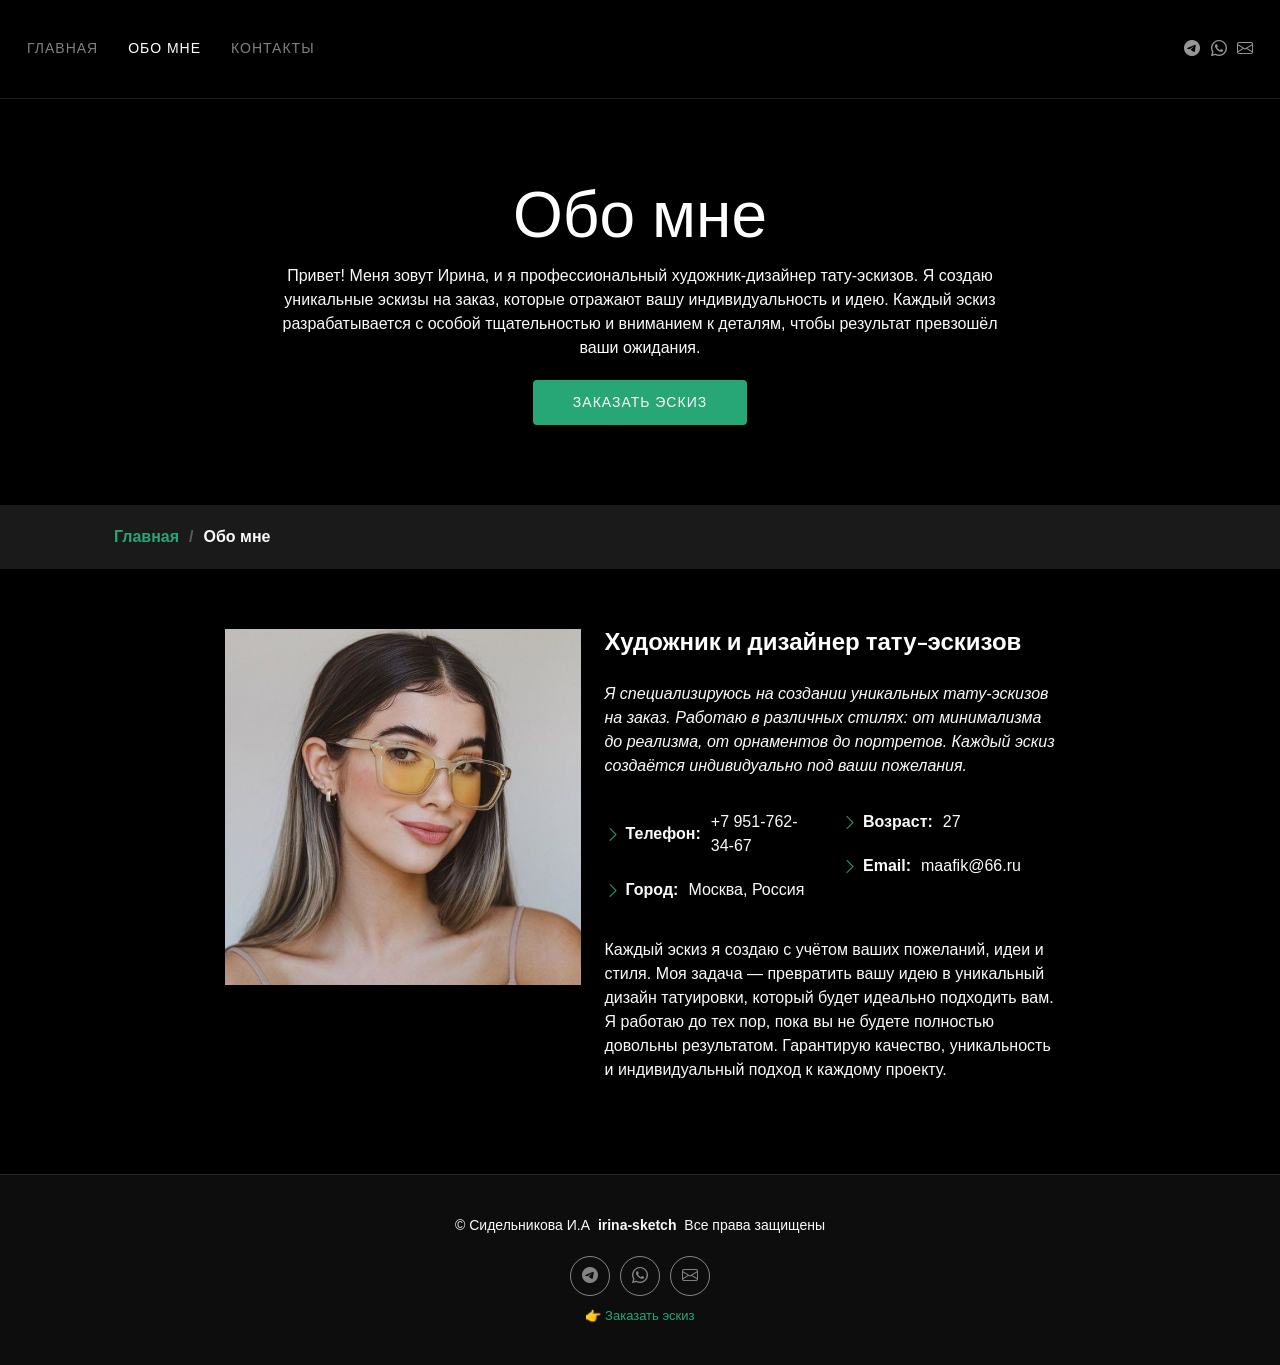
==== about.html @ 261606df "123" ====
<!DOCTYPE html>
<html lang="en">

<head>
  <meta charset="utf-8">
  <meta content="width=device-width, initial-scale=1.0" name="viewport">
  <title>irina-sketch — Обо мне</title>
  <meta name="description" content="Обо мне - Ирина, художник и дизайнер тату-эскизов. Создаю уникальные дизайны на заказ с учётом ваших пожеланий.">
  <meta name="keywords" content="обо мне, художник тату, дизайнер эскизов, тату мастер, ирина, портфолио">

  <!-- DNS prefetch for external resources -->
  <link rel="dns-prefetch" href="//fonts.googleapis.com">
  <link rel="dns-prefetch" href="//fonts.gstatic.com">
  <link rel="dns-prefetch" href="//mc.yandex.ru">

  <!-- Favicons -->
  <link rel="icon" href="/favicon.ico" type="image/x-icon">
  <link href="assets/img/favicon.png" rel="icon">
  <link href="assets/img/apple-touch-icon.png" rel="apple-touch-icon">

  <!-- Fonts - optimized -->
  <link rel="preconnect" href="https://fonts.googleapis.com">
  <link rel="preconnect" href="https://fonts.gstatic.com" crossorigin>
  <link rel="preload" href="https://fonts.googleapis.com/css2?family=Roboto:wght@300;400;500;700&family=Cardo:wght@400;700&display=swap" as="style" onload="this.onload=null;this.rel='stylesheet'">
  <noscript><link href="https://fonts.googleapis.com/css2?family=Roboto:wght@300;400;500;700&family=Cardo:wght@400;700&display=swap" rel="stylesheet"></noscript>


  <!-- Vendor CSS Files -->
  <link href="assets/vendor/bootstrap/css/bootstrap.min.css" rel="stylesheet">
  <link href="assets/vendor/bootstrap-icons/bootstrap-icons.css" rel="stylesheet">
  <link href="assets/vendor/aos/aos.css" rel="stylesheet">
  <link href="assets/vendor/glightbox/css/glightbox.min.css" rel="stylesheet">
  <link href="assets/vendor/swiper/swiper-bundle.min.css" rel="stylesheet">

  <!-- Main CSS File -->
  <link href="assets/css/main.css?v=2.0" rel="stylesheet">


  <!-- =======================================================
  * Template Name: PhotoFolio
  * Template URL: https://bootstrapmade.com/photofolio-bootstrap-photography-website-template/
  * Author: BootstrapMade.com
  ======================================================== -->
</head>
<!-- Yandex.Metrika counter -->
<script type="text/javascript">
    (function(m,e,t,r,i,k,a){
        m[i]=m[i]||function(){(m[i].a=m[i].a||[]).push(arguments)};
        m[i].l=1*new Date();
        for (var j = 0; j < document.scripts.length; j++) {if (document.scripts[j].src === r) { return; }}
        k=e.createElement(t),a=e.getElementsByTagName(t)[0],k.async=1,k.src=r,a.parentNode.insertBefore(k,a)
    })(window, document,'script','https://mc.yandex.ru/metrika/tag.js?id=106117894', 'ym');

    ym(106117894, 'init', {ssr:true, webvisor:true, clickmap:true, ecommerce:"dataLayer", accurateTrackBounce:true, trackLinks:true});
</script>
<noscript><div><img src="https://mc.yandex.ru/watch/106117894" style="position:absolute; left:-9999px;" alt="" /></div></noscript>
<!-- /Yandex.Metrika counter -->


<body class="about-page">

  <header id="header" class="header d-flex align-items-center sticky-top">
    <div class="container-fluid position-relative d-flex align-items-center justify-content-between">

      
      <nav id="navmenu" class="navmenu">
        <ul>
          <li><a href="https://irina-sketch.ru/">Главная<br></a></li>
          <li><a href="https://irina-sketch.ru/about.html" class="active">Обо мне</a></li>
          <li><a href="https://irina-sketch.ru/contact.html">Контакты</a></li>
        </ul>
        <i class="mobile-nav-toggle d-xl-none bi bi-list"></i>
      </nav>

      <div class="header-social-links">
        <a href="#" class="facebook" onclick="showMessengerConfirmation('telegram'); return false;"><i class="bi bi-facebook"></i></a>
        <a href="#" class="whatsapp" onclick="showMessengerConfirmation('whatsapp'); return false;"><i class="bi bi-whatsapp"></i></a>
        <a href="mailto:maafik@66.ru" class="instagram"><i class="bi bi-instagram"></i></a>
      </div>

    </div>
  </header>
  <main class="main">

    <!-- Page Title -->
    <div class="page-title" data-aos="fade">
      <div class="heading">
        <div class="container">
          <div class="row d-flex justify-content-center text-center">
            <div class="col-lg-8">
              <h1>Обо мне</h1>
<p class="mb-0">Привет! Меня зовут Ирина, и я профессиональный художник-дизайнер тату-эскизов. 
  Я создаю уникальные эскизы на заказ, которые отражают вашу индивидуальность и идею. 
  Каждый эскиз разрабатывается с особой тщательностью и вниманием к деталям, чтобы результат превзошёл ваши ожидания.</p>

              <a href="https://irina-sketch.ru/contact.html" class="cta-btn">Заказать эскиз<br></a>
            </div>
          </div>
        </div>
      </div>
      <nav class="breadcrumbs">
        <div class="container">
          <ol>
            <li><a href="https://irina-sketch.ru/">Главная</a></li>
            <li class="current">Обо мне</li>
          </ol>
        </div>
      </nav>
    </div><!-- End Page Title -->

    <!-- About Section -->
    <section id="about" class="about section">

      <div class="container" data-aos="fade-up" data-aos-delay="100">

        <div class="row gy-4 justify-content-center">
          <div class="col-lg-4">
            <img src="assets/img/profile-img.png" class="img-fluid" alt="">
          </div>
          <div class="col-lg-5 content">
            <h2>Художник и дизайнер тату-эскизов</h2>
<p class="fst-italic py-3">
 Я специализируюсь на создании уникальных тату-эскизов на заказ. Работаю в различных стилях: от минимализма до реализма, от орнаментов до портретов. Каждый эскиз создаётся индивидуально под ваши пожелания.
</p>

     
            <div class="row">
              <div class="col-lg-6">
                <ul>
                  <li><i class="bi bi-chevron-right"></i> <strong>Телефон:</strong> <span>+7 951-762-34-67</span></li>
                  <li><i class="bi bi-chevron-right"></i> <strong>Город:</strong> <span>Москва, Россия</span></li>
                </ul>
              </div>
              <div class="col-lg-6">
                <ul>
                  <li><i class="bi bi-chevron-right"></i> <strong>Возраст:</strong> <span>27</span></li>
                  <li><i class="bi bi-chevron-right"></i> <strong>Email:</strong> <span>maafik@66.ru</span></li>
                </ul>
              </div>
            </div>
            
<p class="py-3">
   Каждый эскиз я создаю с учётом ваших пожеланий, идеи и стиля. 
  Моя задача — превратить вашу идею в уникальный дизайн татуировки, который будет идеально подходить вам. 
  Я работаю до тех пор, пока вы не будете полностью довольны результатом. 
  Гарантирую качество, уникальность и индивидуальный подход к каждому проекту.
</p>

          </div>
        </div>

      </div>

    </section><!-- /About Section -->

  </main>

  <footer id="footer" class="footer">

    <div class="container">
      <div class="copyright text-center ">
        <p>© <span>Сидельникова И.А</span> <strong class="px-1 sitename">irina-sketch</strong> <span> Все права защищены</span></p>
      </div>
      <div class="social-links d-flex justify-content-center">
        <a href="#" onclick="showMessengerConfirmation('telegram'); return false;"><i class="bi bi-facebook"></i></a>
        <a href="#" onclick="showMessengerConfirmation('whatsapp'); return false;"><i class="bi bi-whatsapp"></i></a>
        <a href="mailto:maafik@66.ru"><i class="bi bi-instagram"></i></a>
      </div>
      <div class="credits">
        <!-- All the links in the footer should remain intact. -->
        <!-- You can delete the links only if you've purchased the pro version. -->
        <!-- Licensing information: https://bootstrapmade.com/license/ -->
        <!-- Purchase the pro version with working PHP/AJAX contact form: [buy-url] -->
<a href="https://irina-sketch.ru/contact.html">👉 Заказать эскиз</a>
      </div>
    </div>

  </footer>

  <!-- WhatsApp Modal -->
  <div class="order-modal" id="whatsappModal" style="display: none;">
    <div class="order-modal__dialog">
      <button class="order-modal__close" type="button" aria-label="Закрыть" onclick="closeWhatsAppModal()">✕</button>
      <div class="order-modal__title">Написать в WhatsApp</div>
      <div class="order-modal__text">
        Для работы WhatsApp в России нужно включить VPN. Если у вас нет VPN, лучше воспользуйтесь Telegram.
      </div>
      <div class="order-modal__actions">
        <a class="order-modal__btn order-modal__btn--wa" href="https://wa.me/79517623467?text=%D0%97%D0%B4%D1%80%D0%B0%D0%B2%D1%81%D1%82%D0%B2%D1%83%D0%B9%D1%82%D0%B5!%20%D0%A5%D0%BE%D1%87%D1%83%20%D0%B7%D0%B0%D0%BA%D0%B0%D0%B7%D0%B0%D1%82%D1%8C%20%D1%8D%D1%81%D0%BA%D0%B8%D0%B7." target="_blank" rel="noopener">
          <span class="order-modal__btn-content">
            <span class="order-modal__btn-main">WhatsApp</span>
            <span class="order-modal__btn-sub">работает с VPN</span>
          </span>
        </a>
        <a class="order-modal__btn order-modal__btn--tg" href="https://t.me/Irinasketchs?text=%D0%97%D0%B4%D1%80%D0%B0%D0%B2%D1%81%D1%82%D0%B2%D1%83%D0%B9%D1%82%D0%B5!%20%D0%A5%D0%BE%D1%87%D1%83%20%D0%B7%D0%B0%D0%BA%D0%B0%D0%B7%D0%B0%D1%82%D1%8C%20%D1%8D%D1%81%D0%BA%D0%B8%D0%B7." target="_blank" rel="noopener">Написать в Telegram</a>
      </div>
    </div>
  </div>

  <!-- Messenger Confirmation Modal -->
  <div class="order-modal" id="messengerConfirmationModal" style="display: none;">
    <div class="order-modal__dialog">
      <button class="order-modal__close" type="button" aria-label="Закрыть" onclick="closeMessengerConfirmation()">✕</button>
      <div class="order-modal__title">Подтверждение перехода</div>
      <div class="order-modal__text">
        Вы действительно хотите перейти в мессенджер для заказа эскиза? Я отвечу на ваше сообщение в течение часа.
      </div>
      <div class="order-modal__actions">
        <a class="order-modal__btn order-modal__btn--tg" id="confirmTelegramBtn" href="#" target="_blank" rel="noopener">Да, перейти в Telegram</a>
        <a class="order-modal__btn order-modal__btn--wa" id="confirmWhatsAppBtn" href="#" target="_blank" rel="noopener" style="display: none;">
          <span class="order-modal__btn-content">
            <span class="order-modal__btn-main">Да, перейти в WhatsApp</span>
            <span class="order-modal__btn-sub">нужен VPN</span>
          </span>
        </a>
        <button class="order-modal__btn" onclick="closeMessengerConfirmation()" style="background: #666; text-decoration: none;">Отмена</button>
      </div>
    </div>
  </div>

  <!-- Scroll Top -->
  <a href="#" id="scroll-top" class="scroll-top d-flex align-items-center justify-content-center"><i class="bi bi-arrow-up-short"></i></a>

  <!-- Preloader -->
  <div id="preloader">
    <div class="line"></div>
  </div>

  <!-- Critical JS preload -->
  <link rel="preload" href="assets/vendor/bootstrap/js/bootstrap.bundle.min.js" as="script">
  <link rel="preload" href="assets/vendor/aos/aos.js" as="script">
  <link rel="preload" href="assets/js/main.js?v=2.0" as="script">

  <!-- Vendor JS Files -->
  <script src="assets/vendor/bootstrap/js/bootstrap.bundle.min.js" defer></script>
  <script src="assets/vendor/php-email-form/validate.js" defer></script>
  <script src="assets/vendor/aos/aos.js" defer></script>
  <script src="assets/vendor/glightbox/js/glightbox.min.js" defer></script>
  <script src="assets/vendor/swiper/swiper-bundle.min.js" defer></script>

  <!-- Main JS File -->
  <script src="assets/js/main.js?v=2.0" defer></script>

  <!-- Messenger Confirmation Modal functions -->
  <script>
    // Messenger Confirmation Modal functions
    function showMessengerConfirmation(messenger) {
      const modal = document.getElementById('messengerConfirmationModal');
      const telegramBtn = document.getElementById('confirmTelegramBtn');
      const whatsappBtn = document.getElementById('confirmWhatsAppBtn');
      
      // Сбрасываем видимость кнопок
      telegramBtn.style.display = 'none';
      whatsappBtn.style.display = 'none';
      
      if (messenger === 'telegram') {
        telegramBtn.href = 'https://t.me/Irinasketchs?text=%D0%97%D0%B4%D1%80%D0%B0%D0%B2%D1%81%D1%82%D0%B2%D1%83%D0%B9%D1%82%D0%B5!%20%D0%A5%D0%BE%D1%87%D1%83%20%D0%B7%D0%B0%D0%BA%D0%B0%D0%B7%D0%B0%D1%82%D1%8C%20%D1%8D%D1%81%D0%BA%D0%B8%D0%B7.';
        telegramBtn.style.display = 'block';
        
        // Отправляем событие в Яндекс Метрику для качественной конверсии
        if (typeof ym !== 'undefined') {
          ym(106117894, 'reachGoal', 'MESSENGER_CONFIRMATION_SHOW');
        }
      } else if (messenger === 'whatsapp') {
        whatsappBtn.href = 'https://wa.me/79517623467?text=%D0%97%D0%B4%D1%80%D0%B0%D0%B2%D1%81%D1%82%D0%B2%D1%83%D0%B9%D1%82%D0%B5!%20%D0%A5%D0%BE%D1%87%D1%83%20%D0%B7%D0%B0%D0%BA%D0%B0%D0%B7%D0%B0%D1%82%D1%8C%20%D1%8D%D1%81%D0%BA%D0%B8%D0%B7.';
        whatsappBtn.style.display = 'block';
        
        // Отправляем событие в Яндекс Метрику для качественной конверсии
        if (typeof ym !== 'undefined') {
          ym(106117894, 'reachGoal', 'MESSENGER_CONFIRMATION_SHOW');
        }
      }
      
      modal.style.display = 'flex';
      document.body.style.overflow = 'hidden';
    }
    
    function closeMessengerConfirmation() {
      const modal = document.getElementById('messengerConfirmationModal');
      modal.style.display = 'none';
      document.body.style.overflow = '';
    }
    
    // Отслеживаем подтвержденный переход как целевое действие
    document.addEventListener('DOMContentLoaded', function() {
      const telegramBtn = document.getElementById('confirmTelegramBtn');
      const whatsappBtn = document.getElementById('confirmWhatsAppBtn');
      
      if (telegramBtn) {
        telegramBtn.addEventListener('click', function() {
          if (typeof ym !== 'undefined') {
            ym(106117894, 'reachGoal', 'TELEGRAM_QUALITY_LEAD');
          }
        });
      }
      
      if (whatsappBtn) {
        whatsappBtn.addEventListener('click', function() {
          if (typeof ym !== 'undefined') {
            ym(106117894, 'reachGoal', 'WHATSAPP_QUALITY_LEAD');
          }
        });
      }
    });

    // WhatsApp Modal functions
    function openWhatsAppModal() {
      document.getElementById('whatsappModal').style.display = 'flex';
      document.body.style.overflow = 'hidden';
    }
    
    function closeWhatsAppModal() {
      document.getElementById('whatsappModal').style.display = 'none';
      document.body.style.overflow = '';
    }
    
    // Close modal when clicking outside
    document.addEventListener('click', function(event) {
      const whatsappModal = document.getElementById('whatsappModal');
      const confirmationModal = document.getElementById('messengerConfirmationModal');
      
      if (event.target === whatsappModal) {
        closeWhatsAppModal();
      }
      if (event.target === confirmationModal) {
        closeMessengerConfirmation();
      }
    });
  </script>

</body>

</html>
---- assets/css/main.css ----
/**
* Template Name: PhotoFolio
* Template URL: https://bootstrapmade.com/photofolio-bootstrap-photography-website-template/
* Updated: Aug 07 2024 with Bootstrap v5.3.3
* Author: BootstrapMade.com
* License: https://bootstrapmade.com/license/
*/

/*--------------------------------------------------------------
# Font & Color Variables
# Help: https://bootstrapmade.com/color-system/
--------------------------------------------------------------*/
/* Fonts */
:root {
  --default-font: "Roboto",  system-ui, -apple-system, "Segoe UI", Roboto, "Helvetica Neue", Arial, "Noto Sans", "Liberation Sans", sans-serif, "Apple Color Emoji", "Segoe UI Emoji", "Segoe UI Symbol", "Noto Color Emoji";
  --heading-font: "Cardo",  sans-serif;
  --nav-font: "Inter",  sans-serif;
}

/* Global Colors - The following color variables are used throughout the website. Updating them here will change the color scheme of the entire website */
:root { 
  --background-color: #000000; /* Background color for the entire website, including individual sections */
  --default-color: #fafafa; /* Default color used for the majority of the text content across the entire website */
  --heading-color: #ffffff; /* Color for headings, subheadings and title throughout the website */
  --accent-color: #27a776; /* Accent color that represents your brand on the website. It's used for buttons, links, and other elements that need to stand out */
  --surface-color: #1a1a1a; /* The surface color is used as a background of boxed elements within sections, such as cards, icon boxes, or other elements that require a visual separation from the global background. */
  --contrast-color: #ffffff; /* Contrast color for text, ensuring readability against backgrounds of accent, heading, or default colors. */
}

/* Nav Menu Colors - The following color variables are used specifically for the navigation menu. They are separate from the global colors to allow for more customization options */
:root {
  --nav-color: rgba(255, 255, 255, 0.5);  /* The default color of the main navmenu links */
  --nav-hover-color: #ffffff; /* Applied to main navmenu links when they are hovered over or active */
  --nav-mobile-background-color: #1a1a1a; /* Used as the background color for mobile navigation menu */
  --nav-dropdown-background-color: #1a1a1a; /* Used as the background color for dropdown items that appear when hovering over primary navigation items */
  --nav-dropdown-color: rgba(255, 255, 255, 0.5); /* Used for navigation links of the dropdown items in the navigation menu. */
  --nav-dropdown-hover-color: #ffffff; /* Similar to --nav-hover-color, this color is applied to dropdown navigation links when they are hovered over. */
}

/* Color Presets - These classes override global colors when applied to any section or element, providing reuse of the sam color scheme. */

.light-background {
  --background-color: #1a1a1a;
  --surface-color: #343434;
}

.dark-background {
  --background-color: #060606;
  --default-color: #ffffff;
  --heading-color: #ffffff;
  --surface-color: #252525;
  --contrast-color: #ffffff;
}

/* Smooth scroll */
:root {
  scroll-behavior: smooth;
}

/*--------------------------------------------------------------
# General Styling & Shared Classes
--------------------------------------------------------------*/
body {
  color: var(--default-color);
  background-color: var(--background-color);
  font-family: var(--default-font);
}

a {
  color: var(--accent-color);
  text-decoration: none;
  transition: 0.3s;
}

a:hover {
  color: color-mix(in srgb, var(--accent-color), transparent 25%);
  text-decoration: none;
}

h1,
h2,
h3,
h4,
h5,
h6 {
  color: var(--heading-color);
  font-family: var(--heading-font);
}

/* PHP Email Form Messages
------------------------------*/
.php-email-form .error-message {
  display: none;
  background: #df1529;
  color: #ffffff;
  text-align: left;
  padding: 15px;
  margin-bottom: 24px;
  font-weight: 600;
}

.php-email-form .sent-message {
  display: none;
  color: #ffffff;
  background: #059652;
  text-align: center;
  padding: 15px;
  margin-bottom: 24px;
  font-weight: 600;
}

.php-email-form .loading {
  display: none;
  background: var(--surface-color);
  text-align: center;
  padding: 15px;
  margin-bottom: 24px;
}

.php-email-form .loading:before {
  content: "";
  display: inline-block;
  border-radius: 50%;
  width: 24px;
  height: 24px;
  margin: 0 10px -6px 0;
  border: 3px solid var(--accent-color);
  border-top-color: var(--surface-color);
  animation: php-email-form-loading 1s linear infinite;
}

@keyframes php-email-form-loading {
  0% {
      transform: rotate(0deg);
  }

  100% {
      transform: rotate(360deg);
  }
}

body {
  font-family: Arial, sans-serif;
  margin: 0;
  padding: 0;
  background: #000;
  color: #fff;
}

.overlay {
  position: fixed;
  top: 0;
  left: 0;
  width: 100%;
  height: 100%;
  background: rgba(0, 0, 0, 0.9);
}

.order-modal {
  position: fixed;
  inset: 0;
  display: none;
  align-items: center;
  justify-content: center;
  background: rgba(0, 0, 0, 0.78);
  backdrop-filter: blur(4px);
  padding: 0;
  z-index: 10500;
  overflow: hidden;
  overscroll-behavior: contain;
  padding-top: env(safe-area-inset-top, 0px);
  padding-bottom: env(safe-area-inset-bottom, 0px);
}

.order-modal.open {
  display: flex;
}

.order-modal__dialog {
  position: relative;
  background: radial-gradient(circle at 15% 15%, rgba(255, 108, 61, 0.12), transparent 40%),
              radial-gradient(circle at 80% 0%, rgba(255, 60, 125, 0.14), transparent 45%),
              #0b0b0f;
  border: 1px solid rgba(255, 255, 255, 0.06);
  box-shadow: 0 20px 60px rgba(0, 0, 0, 0.55);
  border-radius: 18px;
  max-width: 840px;
  width: 100%;
  padding: 32px 28px 26px;
  color: #f8f8f8;
  box-sizing: border-box;
  max-height: 100vh; /* fallback */
  max-height: 100svh;
  max-height: 100dvh;
  overflow-x: hidden;
  overflow-y: auto;
  overscroll-behavior: contain;
  -webkit-overflow-scrolling: touch;
}

.order-modal__close {
  position: absolute;
  top: 12px;
  right: 12px;
  width: 28px;
  height: 28px;
  border-radius: 50%;
  background: rgba(255, 255, 255, 0.08);
  border: 1px solid rgba(255, 255, 255, 0.08);
  color: #fff;
  font-size: 16px;
  display: grid;
  place-items: center;
  cursor: pointer;
  transition: 0.25s;
}

.order-modal__close:hover {
  background: rgba(255, 255, 255, 0.16);
}

.order-modal__title {
  text-align: center;
  font-size: clamp(24px, 2.8vw, 32px);
  margin: 6px 0 12px;
  font-weight: 800;
}

.order-modal__text {
  text-align: center;
  color: rgba(255, 255, 255, 0.82);
  line-height: 1.55;
  max-width: 700px;
  margin: 0 auto 24px;
  font-size: 16px;
}

.order-modal__actions {
  display: grid;
  grid-template-columns: 1fr;
  gap: 12px;
  margin-bottom: 18px;
  justify-items: center;
  text-align: center;
}

.order-modal__btn {
  display: inline-flex;
  align-items: center;
  justify-content: center;
  gap: 10px;
  padding: 14px 18px;
  border-radius: 12px;
  border: none;
  font-size: 17px;
  font-weight: 800;
  text-transform: uppercase;
  letter-spacing: 0.4px;
  cursor: pointer;
  transition: transform 0.2s ease, box-shadow 0.25s ease, filter 0.25s ease;
  width: 100%;
  color: #0b0b0f;
  text-align: center;
}

.order-modal__btn:hover {
  transform: translateY(-1px);
  filter: brightness(1.05);
}

.order-modal__btn--tg:hover {
  color: #ff3c3d;
}

.order-modal__btn:focus-visible {
  outline: 2px solid #fff;
  outline-offset: 3px;
}

.order-modal__btn--tg {
  background: linear-gradient(135deg, #37aee2, #1e96c8);
  box-shadow: 0 10px 28px rgba(55, 174, 226, 0.35);
}

.order-modal__btn--wa {
  background: linear-gradient(135deg, #25d366, #128c7e);
  box-shadow: 0 10px 28px rgba(37, 211, 102, 0.35);
  font-size: 17px;
  font-weight: 800;
  text-transform: uppercase;
  letter-spacing: 0.4px;
  padding: 14px 18px;
}

.order-modal__btn--wa:hover {
  color: #fff;
}

.order-modal__btn-content {
  display: flex;
  flex-direction: column;
  align-items: center;
  justify-content: center;
  width: 100%;
  height: 100%;
  text-align: center;
}

.order-modal__btn-main {
  font-size: 17px;
  font-weight: 800;
  text-transform: uppercase;
  letter-spacing: 0.4px;
  line-height: 1.2;
}

.order-modal__btn-sub {
  font-size: 11px;
  opacity: 0.8;
  margin-top: 2px;
  line-height: 1.2;
  text-transform: none;
  letter-spacing: normal;
}

.order-modal__btn-phone {
  font-size: 10px;
  opacity: 0.7;
  margin-top: 2px;
  line-height: 1.2;
}

.order-carousel {
  margin-top: 12px;
}

.order-carousel__label {
  font-weight: 700;
  letter-spacing: 0.6px;
  text-transform: uppercase;
  font-size: 13px;
  color: rgba(255, 255, 255, 0.65);
  margin-bottom: 8px;
  display: inline-block;
}

.order-carousel__viewport {
  position: relative;
}

.order-carousel__track {
  display: grid;
  grid-auto-flow: column;
  grid-auto-columns: 82%;
  gap: 14px;
  overflow-x: auto;
  scroll-snap-type: x mandatory;
  scroll-behavior: smooth;
  padding: 6px 4px 10px;
  -webkit-overflow-scrolling: touch;
}

.order-carousel__track::-webkit-scrollbar {
  height: 6px;
}

.order-carousel__track::-webkit-scrollbar-thumb {
  background: rgba(255, 255, 255, 0.22);
  border-radius: 8px;
}

.order-carousel__item {
  scroll-snap-align: center;
  border-radius: 12px;
  overflow: hidden;
  border: 1px solid rgba(255, 255, 255, 0.06);
  background: #111;
}

.order-carousel__item img {
  width: 100%;
  height: 100%;
  display: block;
  object-fit: cover;
  user-select: none;
  pointer-events: none;
  -webkit-user-drag: none;
}

.order-carousel__nav {
  position: absolute;
  inset: 0;
  pointer-events: none;
}

.order-carousel__arrow {
  position: absolute;
  top: 50%;
  transform: translateY(-50%);
  width: 44px;
  height: 44px;
  border-radius: 50%;
  border: 1px solid rgba(255, 255, 255, 0.15);
  background: rgba(0, 0, 0, 0.5);
  color: #fff;
  display: grid;
  place-items: center;
  cursor: pointer;
  pointer-events: all;
  transition: 0.25s ease;
}

.order-carousel__arrow:hover {
  background: rgba(0, 0, 0, 0.7);
  border-color: rgba(255, 255, 255, 0.25);
}

.order-carousel__arrow--prev {
  left: -6px;
}

.order-carousel__arrow--next {
  right: -6px;
}

.order-modal small {
  display: block;
  text-align: center;
  color: rgba(255, 255, 255, 0.55);
  margin-top: 12px;
}

.order-modal__vpn-notice {
  text-align: right;
  margin-top: 8px;
  padding-right: 8px;
}

.order-modal__vpn-text {
  color: #ff0000;
  font-size: 12px;
  opacity: 0.8;
}

body.modal-open {
  overflow: hidden;
  overscroll-behavior: contain;
}

@media (min-width: 768px) {
  .order-modal__dialog {
    padding: 38px 38px 30px;
  }

  .order-modal__actions {
    grid-template-columns: repeat(2, minmax(0, 1fr));
  }

  .order-carousel__track {
    grid-auto-columns: 48%;
  }
}

@media (max-width: 767.98px) {
  .order-modal {
    align-items: flex-start;
  }

  .order-modal__dialog {
    margin-top: 20px;
    max-height: calc(100vh - 40px);
    max-height: calc(100svh - 40px);
    max-height: calc(100dvh - 40px);
    height: auto;
  }

  .order-carousel__item {
    height: 230px;
  }
}

@media (min-width: 1200px) {
  .order-carousel__track {
    grid-auto-columns: 36%;
  }

  .order-carousel__arrow {
    display: grid;
  }
}

.form-container {
  background: #000000;
  padding: 20px;
  border-radius: 15px;
  box-shadow: 0 0 20px rgba(255, 255, 255, 0.5);
  width: 90%;
  max-width: 600px;
}

.form-container h2 {
  margin: 0 0 10px; /* Уменьшены отступы */
  text-align: center;
  font-size: 24px;
  font-weight: bold;
}

.form-container label {
  display: block;
  margin: 4px 0 2px; /* Уменьшены отступы */
  color: #ccc;
}

.form-container input, .form-container select, .form-container button {
  width: 100%;
  padding: 14px; /* Увеличены отступы внутри элементов для комфортного ввода */
  margin-bottom: 8px; /* Уменьшены отступы между полями */
  border-radius: 8px;
  border: none;
  outline: none;
  font-size: 16px;
  background: #222;
  color: #fff;
  box-shadow: inset 0 0 5px rgba(0, 0, 0, 0.5);
}

.form-container input:focus, .form-container select:focus {
  box-shadow: 0 0 10px rgba(255, 255, 255, 0.5);
}

.form-container button {
  background: #444;
  color: #fff;
  text-transform: uppercase;
  letter-spacing: 1px;
  cursor: pointer;
  transition: 0.5s;
}

.form-container button:hover {
  background: #555;
  box-shadow: 0 0 10px rgba(255, 255, 255, 0.5);
}

.btn-order {
  display: inline-block;
  background: linear-gradient(135deg, #ff6b3d, #ff3c7d);
  color: #0f0f0f;
  padding: 12px 22px;
  border-radius: 10px;
  text-decoration: none;
  font-weight: 700;
  letter-spacing: 0.3px;
  transition: 0.35s;
  box-shadow: 0 8px 28px rgba(255, 90, 70, 0.35), 0 0 0 1px rgba(255, 255, 255, 0.06);
}

.btn-order:hover {
  transform: translateY(-1px);
  box-shadow: 0 12px 36px rgba(255, 90, 70, 0.5), 0 0 0 1px rgba(255, 255, 255, 0.08);
  color: #0b0b0b;
}

.btn-get-started {
  display: inline-block;
  padding: 14px 50px;
  border-radius: 10px;
  background: linear-gradient(135deg, #ff6b3d, #ff3c7d);
  color: #0f0f0f;
  text-transform: uppercase;
  letter-spacing: 1px;
  border: none;
  font-size: 18px;
  font-weight: 800;
  text-align: center;
  cursor: pointer;
  transition: 0.35s;
  box-shadow: 0 10px 35px rgba(255, 90, 70, 0.35), 0 0 0 2px rgba(255, 255, 255, 0.06);
}

.btn-get-started:hover {
  transform: translateY(-1px);
  box-shadow: 0 14px 45px rgba(255, 90, 70, 0.5), 0 0 0 2px rgba(255, 255, 255, 0.08);
  color: #0b0b0b;
}

.green-button {
  background: linear-gradient(135deg, #004d00, #007300);
  color: #fff;
  font-weight: 400;
  font-size: 16px;
  padding: 14px 50px;
  border-radius: 6px;
  text-transform: uppercase;
  letter-spacing: 1px;
  cursor: pointer;
  display: block;
  margin: 20px auto 0;
  text-align: center;
  transition: 0.5s;
}

.green-button:hover {
  background: linear-gradient(135deg, #006600, #009900);
  box-shadow: 0 0 15px rgba(0, 255, 0, 0.5);
}

textarea {
  width: 100%;
  height: 120px; /* Увеличена высота */
  resize: none;
  border: 1px solid #ccc;
  border-radius: 4px;
  padding: 10px; /* Увеличены отступы внутри textarea */
  font-size: 14px;
  box-sizing: border-box;
}

textarea:focus {
  border-color: #7bbd42;
  outline: none;
}

@media screen and (max-width: 768px) {
  .form-container {
      padding: 15px;
  }

  .form-container label {
      margin: 4px 0 2px; /* Уменьшены отступы */
  }

  .form-container input,
  .form-container select,
  .form-container button {
      padding: 12px; /* Увеличены отступы внутри элементов */
      margin-bottom: 6px; /* Уменьшены отступы между элементами */
  }

  .form-container h2 {
      font-size: 20px;
  }

  textarea {
      font-size: 14px; /* Размер шрифта как до изменений */
      padding: 10px; /* Отступы внутри textarea увеличены */
  }
}

@media screen and (max-width: 480px) {
  .form-container {
      padding: 12px;
  }

  .form-container label {
      margin: 4px 0 2px; /* Уменьшены отступы */
  }

  .form-container input,
  .form-container select,
  .form-container button {
      padding: 10px; /* Увеличены отступы внутри */
      margin-bottom: 5px; /* Уменьшены отступы между элементами */
  }

  .form-container h2 {
      font-size: 18px;
  }

  textarea {
      font-size: 12px;
      padding: 8px; /* Отступы внутри textarea увеличены */
  }

  .work-step-card {
      padding: 22px 16px 18px;
  }

  .work-step-badge {
      left: 14px;
      width: 34px;
      height: 34px;
      font-size: 15px;
  }
}

.pain-block {
  background: radial-gradient(circle at 20% 20%, rgba(255, 108, 61, 0.12), transparent 35%),
              radial-gradient(circle at 80% 0%, rgba(255, 60, 125, 0.14), transparent 40%),
              var(--surface-color);
  border: 1px solid rgba(255, 255, 255, 0.04);
  border-radius: 18px;
  padding: 28px 26px;
  box-shadow: 0 16px 40px rgba(0, 0, 0, 0.35);
}

.pain-block h3 {
  font-size: 26px;
  margin-bottom: 14px;
}

.pain-block p {
  color: rgba(255, 255, 255, 0.8);
  margin-bottom: 10px;
  line-height: 1.55;
}

.pain-bullets {
  list-style: none;
  padding: 0;
  margin: 0;
  display: grid;
  gap: 10px;
}

.pain-bullets li {
  display: flex;
  gap: 10px;
  align-items: flex-start;
  background: rgba(255, 255, 255, 0.03);
  border-radius: 12px;
  padding: 10px 12px;
}

.pain-bullets .icon {
  color: #ff7a4f;
  font-size: 18px;
  line-height: 1.4;
}

.work-process {
  position: relative;
}

.work-step-card {
  position: relative;
  height: 100%;
  padding: 26px 20px 22px;
  border-radius: 18px;
  background: radial-gradient(circle at 20% 20%, rgba(255, 108, 61, 0.10), transparent 35%),
              radial-gradient(circle at 80% 0%, rgba(255, 60, 125, 0.12), transparent 40%),
              rgba(255, 255, 255, 0.03);
  border: 1px solid rgba(255, 255, 255, 0.06);
  box-shadow: 0 14px 34px rgba(0, 0, 0, 0.35);
  transition: 0.35s;
}

.work-step-card:hover {
  transform: translateY(-2px);
  box-shadow: 0 18px 42px rgba(0, 0, 0, 0.45);
}

.work-step-badge {
  position: absolute;
  top: -14px;
  left: 18px;
  width: 36px;
  height: 36px;
  border-radius: 999px;
  display: grid;
  place-items: center;
  font-weight: 900;
  font-size: 16px;
  letter-spacing: 0.2px;
  color: #0b0b0b;
  background: linear-gradient(135deg, #ff6b3d, #ff3c7d);
  box-shadow: 0 10px 30px rgba(255, 90, 70, 0.35), 0 0 0 2px rgba(255, 255, 255, 0.06);
}

.work-step-title {
  margin-top: 10px;
  font-size: 18px;
  font-weight: 700;
  color: var(--heading-color);
}

.work-step-text {
  margin-top: 8px;
  line-height: 1.55;
  color: rgba(255, 255, 255, 0.78);
}

/*--------------------------------------------------------------
# Global Header
--------------------------------------------------------------*/
.header {
  color: var(--default-color);
  background-color: var(--background-color);
  padding: 20px 0;
  transition: all 0.5s;
  z-index: 997;
  border-bottom: 1px solid var(--background-color);
}

.header .logo {
  line-height: 1;
}

.header .logo img {
  max-height: 36px;
  margin-right: 8px;
}

.header .logo h1 {
  font-size: 32px;
  margin: 0;
  font-weight: 400;
  color: var(--heading-color);
}

.header .logo i {
  font-size: 28px;
  margin-right: 6px;
}

.header .header-social-links {
  padding-right: 15px;
}

.header .header-social-links a {
  color: color-mix(in srgb, var(--default-color), transparent 40%);
  padding-left: 6px;
  display: inline-block;
  transition: 0.3s;
  font-size: 16px;
}

.header .header-social-links a:hover {
  color: var(--accent-color);
}

.header .header-social-links a i {
  line-height: 0px;
}

.price-section.centered {
  text-align: center;
}

.price-table {
  margin: 0 auto;
  border-collapse: collapse;
  font-size: 16px;
}

.price-table td {
  padding: 6px 16px;
  vertical-align: top;
  text-align: left;
}

@media (max-width: 1200px) {
  .header .logo {
    order: 1;
  }

  .header .logo h1 {
    font-size: 26px;
  }

  .header .logo i {
    font-size: 20px;
  }

  .header .header-social-links {
    order: 2;
  }

  .header .header-social-links a {
    font-size: 16px;
  }

  .header .navmenu {
    order: 3;
  }
}

.scrolled .header {
  border-color: color-mix(in srgb, var(--background-color) 90%, white 20%);
}

/*--------------------------------------------------------------
# Navigation Menu
--------------------------------------------------------------*/
/* Navmenu - Desktop */
@media (min-width: 1200px) {
  .navmenu {
    padding: 0;
  }

  .navmenu ul {
    margin: 0;
    padding: 0;
    display: flex;
    list-style: none;
    align-items: center;
  }

  .navmenu li {
    position: relative;
  }

  .navmenu a,
  .navmenu a:focus {
    color: var(--nav-color);
    padding: 18px 15px;
    font-size: 14px;
    font-family: var(--nav-font);
    font-weight: 400;
    display: flex;
    align-items: center;
    justify-content: space-between;
    white-space: nowrap;
    transition: 0.3s;
    text-transform: uppercase;
    letter-spacing: 1px;
  }

  .navmenu a i,
  .navmenu a:focus i {
    font-size: 12px;
    line-height: 0;
    margin-left: 5px;
    transition: 0.3s;
  }

  .navmenu li:last-child a {
    padding-right: 0;
  }

  .navmenu li:hover>a,
  .navmenu .active,
  .navmenu .active:focus {
    color: var(--nav-hover-color);
  }

  .navmenu .dropdown ul {
    margin: 0;
    padding: 10px 0;
    background: var(--nav-dropdown-background-color);
    display: block;
    position: absolute;
    visibility: hidden;
    left: 14px;
    top: 130%;
    opacity: 0;
    transition: 0.3s;
    border-radius: 4px;
    z-index: 99;
  }

  .navmenu .dropdown ul li {
    min-width: 200px;
  }

  .navmenu .dropdown ul a {
    padding: 10px 20px;
    font-size: 15px;
    text-transform: none;
    color: var(--nav-dropdown-color);
  }

  .navmenu .dropdown ul a i {
    font-size: 12px;
  }

  .navmenu .dropdown ul a:hover,
  .navmenu .dropdown ul .active:hover,
  .navmenu .dropdown ul li:hover>a {
    color: var(--nav-dropdown-hover-color);
  }

  .navmenu .dropdown:hover>ul {
    opacity: 1;
    top: 100%;
    visibility: visible;
  }

  .navmenu .dropdown .dropdown ul {
    top: 0;
    left: -90%;
    visibility: hidden;
  }

  .navmenu .dropdown .dropdown:hover>ul {
    opacity: 1;
    top: 0;
    left: -100%;
    visibility: visible;
  }
}

/* Navmenu - Mobile */
@media (max-width: 1199px) {
  .mobile-nav-toggle {
    color: var(--nav-color);
    font-size: 28px;
    line-height: 0;
    margin-right: 10px;
    cursor: pointer;
    transition: color 0.3s;
  }

  .navmenu {
    padding: 0;
    z-index: 9997;
  }

  .navmenu ul {
    display: none;
    position: absolute;
    inset: 60px 20px 20px 20px;
    padding: 10px 0;
    margin: 0;
    border-radius: 6px;
    background-color: var(--nav-mobile-background-color);
    overflow-y: auto;
    transition: 0.3s;
    z-index: 9998;
    box-shadow: 0px 0px 30px rgba(0, 0, 0, 0.1);
  }

  .navmenu a,
  .navmenu a:focus {
    color: var(--nav-dropdown-color);
    padding: 10px 20px;
    font-family: var(--nav-font);
    font-size: 17px;
    font-weight: 500;
    display: flex;
    align-items: center;
    justify-content: space-between;
    white-space: nowrap;
    transition: 0.3s;
  }

  .navmenu a i,
  .navmenu a:focus i {
    font-size: 12px;
    line-height: 0;
    margin-left: 5px;
    width: 30px;
    height: 30px;
    display: flex;
    align-items: center;
    justify-content: center;
    border-radius: 50%;
    transition: 0.3s;
    background-color: color-mix(in srgb, var(--accent-color), transparent 90%);
  }

  .navmenu a i:hover,
  .navmenu a:focus i:hover {
    background-color: var(--accent-color);
    color: var(--contrast-color);
  }

  .navmenu a:hover,
  .navmenu .active,
  .navmenu .active:focus {
    color: var(--nav-dropdown-hover-color);
  }

  .navmenu .active i,
  .navmenu .active:focus i {
    background-color: var(--accent-color);
    color: var(--contrast-color);
    transform: rotate(180deg);
  }

  .navmenu .dropdown ul {
    position: static;
    display: none;
    z-index: 99;
    padding: 10px 0;
    margin: 10px 20px;
    background-color: var(--nav-dropdown-background-color);
    border: 1px solid color-mix(in srgb, var(--default-color), transparent 90%);
    box-shadow: none;
    transition: all 0.5s ease-in-out;
  }

  .navmenu .dropdown ul ul {
    background-color: rgba(33, 37, 41, 0.1);
  }

  .navmenu .dropdown>.dropdown-active {
    display: block;
    background-color: rgba(33, 37, 41, 0.03);
  }

  .mobile-nav-active {
    overflow: hidden;
  }

  .mobile-nav-active .mobile-nav-toggle {
    color: #fff;
    position: absolute;
    font-size: 32px;
    top: 15px;
    right: 15px;
    margin-right: 0;
    z-index: 9999;
  }

  .mobile-nav-active .navmenu {
    position: fixed;
    overflow: hidden;
    inset: 0;
    background: rgba(33, 37, 41, 0.8);
    transition: 0.3s;
  }

  .mobile-nav-active .navmenu>ul {
    display: block;
  }
}

/*--------------------------------------------------------------
# Global Footer
--------------------------------------------------------------*/
.footer {
  --background-color: color-mix(in srgb, var(--default-color), transparent 95%);
  border-top: 1px solid color-mix(in srgb, var(--default-color), transparent 90%);
  color: var(--default-color);
  background-color: var(--background-color);
  font-size: 14px;
  padding: 40px 0;
  position: relative;
}

.footer .copyright p {
  margin-bottom: 0;
}

.footer .social-links {
  margin-top: 20px;
}

.footer .social-links a {
  display: flex;
  align-items: center;
  justify-content: center;
  width: 40px;
  height: 40px;
  border-radius: 50%;
  border: 1px solid color-mix(in srgb, var(--default-color), transparent 50%);
  font-size: 16px;
  color: color-mix(in srgb, var(--default-color), transparent 50%);
  margin: 0 5px;
  transition: 0.3s;
}

.footer .social-links a:hover {
  color: var(--accent-color);
  border-color: var(--accent-color);
}

.footer .credits {
  margin-top: 10px;
  font-size: 13px;
  text-align: center;
}

/*--------------------------------------------------------------
# Preloader
--------------------------------------------------------------*/
#preloader {
  display: flex;
  position: fixed;
  inset: 0;
  width: 100%;
  height: 100vh;
  z-index: 99999;
}

#preloader:before,
#preloader:after {
  content: "";
  background-color: #000000;
  position: absolute;
  inset: 0;
  width: 50%;
  height: 100%;
  transition: all 0.3s ease 0s;
  z-index: -1;
}

#preloader:after {
  left: auto;
  right: 0;
}

#preloader .line {
  position: relative;
  overflow: hidden;
  margin: auto;
  width: 1px;
  height: 280px;
  transition: all 0.8s ease 0s;
}

#preloader .line:before {
  content: "";
  position: absolute;
  background-color: #ffffff;
  left: 0;
  top: 50%;
  width: 1px;
  height: 0%;
  transform: translateY(-50%);
  animation: lineincrease 1000ms ease-in-out 0s forwards;
}

#preloader .line:after {
  content: "";
  position: absolute;
  background-color: color-mix(in srgb, var(--default-color), transparent 95%);
  left: 0;
  top: 0;
  width: 1px;
  height: 100%;
  transform: translateY(-100%);
  animation: linemove 1200ms linear 0s infinite;
  animation-delay: 2000ms;
}

#preloader.loaded .line {
  opacity: 0;
  height: 100% !important;
}

#preloader.loaded .line:after {
  opacity: 0;
}

#preloader.loaded:before,
#preloader.loaded:after {
  animation: preloaderfinish 300ms ease-in-out 500ms forwards;
}

@keyframes lineincrease {
  0% {
    height: 0%;
  }

  100% {
    height: 100%;
  }
}

@keyframes linemove {
  0% {
    transform: translateY(200%);
  }

  100% {
    transform: translateY(-100%);
  }
}

@keyframes preloaderfinish {
  0% {
    width: 5 0%;
  }

  100% {
    width: 0%;
  }
}

/*--------------------------------------------------------------
# Scroll Top Button
--------------------------------------------------------------*/
.scroll-top {
  position: fixed;
  visibility: hidden;
  opacity: 0;
  right: 15px;
  bottom: -15px;
  z-index: 99999;
  background-color: var(--accent-color);
  width: 44px;
  height: 44px;
  border-radius: 50px;
  transition: all 0.4s;
}

.scroll-top i {
  font-size: 24px;
  color: var(--default-color);
  line-height: 0;
}

.scroll-top:hover {
  background-color: color-mix(in srgb, var(--accent-color), transparent 20%);
}

.scroll-top.active {
  visibility: visible;
  opacity: 1;
  bottom: 15px;
}

/*--------------------------------------------------------------
# Disable aos animation delay on mobile devices
--------------------------------------------------------------*/
@media screen and (max-width: 768px) {
  [data-aos-delay] {
    transition-delay: 0 !important;
  }
}

/*--------------------------------------------------------------
# Global Page Titles & Breadcrumbs
--------------------------------------------------------------*/
.page-title {
  color: var(--default-color);
  background-color: var(--background-color);
  position: relative;
}

.page-title .heading {
  padding: 80px 0;
  border-top: 1px solid color-mix(in srgb, var(--default-color), transparent 90%);
}

.page-title .heading h1 {
  font-size: 64px;
  font-weight: 400;
}

.page-title .heading .cta-btn {
  color: var(--default-color);
  background: var(--accent-color);
  font-weight: 400;
  font-size: 14px;
  display: inline-block;
  margin-top: 20px;
  padding: 12px 40px;
  border-radius: 4px;
  transition: 0.5s;
  text-transform: uppercase;
  letter-spacing: 1px;
}

.page-title .heading .cta-btn:hover {
  background-color: color-mix(in srgb, var(--accent-color) 90%, white 10%);
}

.page-title nav {
  background-color: color-mix(in srgb, var(--default-color), transparent 90%);
  padding: 20px 0;
}

.page-title nav ol {
  display: flex;
  flex-wrap: wrap;
  list-style: none;
  margin: 0;
  font-size: 16px;
  font-weight: 600;
}

.page-title nav ol li+li {
  padding-left: 10px;
}

.page-title nav ol li+li::before {
  content: "/";
  display: inline-block;
  padding-right: 10px;
  color: color-mix(in srgb, var(--default-color), transparent 70%);
}

/*--------------------------------------------------------------
# Global Sections
--------------------------------------------------------------*/
section,
.section {
  color: var(--default-color);
  background-color: var(--background-color);
  padding: 60px 0;
  scroll-margin-top: 100px;
  overflow: clip;
}

@media (max-width: 1199px) {

  section,
  .section {
    scroll-margin-top: 66px;
  }
}

/*--------------------------------------------------------------
# Global Section Titles
--------------------------------------------------------------*/
.section-title {
  padding-bottom: 60px;
  position: relative;
}

.section-title h2 {
  font-size: 14px;
  font-weight: 400;
  padding: 0;
  line-height: 1px;
  margin: 0;
  letter-spacing: 1.5px;
  text-transform: uppercase;
  color: color-mix(in srgb, var(--default-color), transparent 50%);
  position: relative;
  font-family: var(--default-font);
}

.section-title h2::after {
  content: "";
  width: 120px;
  height: 1px;
  display: inline-block;
  background: var(--accent-color);
  margin: 4px 10px;
}

.section-title p {
  color: var(--heading-color);
  margin: 0;
  font-size: 36px;
  font-weight: 400;
  font-family: var(--heading-font);
}

/*--------------------------------------------------------------
# Hero Section
--------------------------------------------------------------*/
.hero {
  width: 100%;
  min-height: 30vh;
  position: relative;
  display: flex;
  align-items: center;
}

.hero h2 {
  margin: 0 0 10px 0;
  font-size: 38px;
  font-weight: 700;
}

.hero h2 .underlight {
  position: relative;
  z-index: 1;
  padding: 0 5px;
  display: inline-block;
}

.hero h2 .underlight:before {
  content: "";
  position: absolute;
  height: 50%;
  bottom: 0;
  left: 0;
  right: 0;
  background: var(--accent-color);
  z-index: -1;
}

.hero p {
  color: color-mix(in srgb, var(--default-color), transparent 30%);
  margin-bottom: 30px;
  font-size: 18px;
}

@media (max-width: 768px) {
  .hero h2 {
    font-size: 32px;
  }
}

.hero .btn-get-started {
  color: var(--contrast-color);
  background: var(--accent-color);
  font-weight: 400;
  font-size: 14px;
  display: inline-block;
  padding: 12px 40px;
  border-radius: 4px;
  transition: 0.5s;
  text-transform: uppercase;
  letter-spacing: 1px;
}

.hero .btn-get-started:hover {
  background-color: color-mix(in srgb, var(--accent-color) 90%, white 10%);
}

/*--------------------------------------------------------------
# Gallery Section
--------------------------------------------------------------*/
.gallery .gallery-item {
  position: relative;
  overflow: hidden;
  border-radius: 10px;
}

.gallery .gallery-item img {
  transition: 0.3s;
}

.gallery .gallery-links {
  position: absolute;
  inset: 0;
  opacity: 0;
  transition: all ease-in-out 0.3s;
  background: rgba(0, 0, 0, 0.6);
  z-index: 3;
}

.gallery .gallery-links .preview-link,
.gallery .gallery-links .details-link {
  font-size: 20px;
  color: rgba(255, 255, 255, 0.5);
  transition: 0.3s;
  line-height: 1.2;
  margin: 30px 8px 0 8px;
}

.gallery .gallery-links .preview-link:hover,
.gallery .gallery-links .details-link:hover {
  color: #ffffff;
}

.gallery .gallery-links .details-link {
  font-size: 30px;
  line-height: 0;
}

.gallery .gallery-item:hover .gallery-links {
  opacity: 1;
}

.gallery .gallery-item:hover .preview-link,
.gallery .gallery-item:hover .details-link {
  margin-top: 0;
}

.gallery .gallery-item:hover img {
  transform: scale(1.1);
}

.glightbox-clean .gslide-description {
  background: #272727;
}

.glightbox-clean .gslide-title {
  color: rgba(255, 255, 255, 0.8);
  margin: 0;
}

/*--------------------------------------------------------------
# About Section
--------------------------------------------------------------*/
.about .content h2 {
  font-weight: 700;
  font-size: 24px;
}

.about .content ul {
  list-style: none;
  padding: 0;
}

.about .content ul li {
  margin-bottom: 20px;
  display: flex;
  align-items: center;
}

.about .content ul strong {
  margin-right: 10px;
}

.about .content ul i {
  font-size: 16px;
  margin-right: 5px;
  color: var(--accent-color);
  line-height: 0;
}

/*--------------------------------------------------------------
# Testimonials Section
--------------------------------------------------------------*/
.testimonials .testimonial-item {
  background-color: var(--surface-color);
  box-shadow: 0px 0 20px rgba(0, 0, 0, 0.1);
  box-sizing: content-box;
  padding: 30px;
  margin: 40px 30px;
  min-height: 320px;
  display: flex;
  flex-direction: column;
  text-align: center;
  transition: 0.3s;
}

.testimonials .testimonial-item .stars {
  margin-bottom: 15px;
}

.testimonials .testimonial-item .stars i {
  color: #ffc107;
  margin: 0 1px;
}

.testimonials .testimonial-item .testimonial-img {
  width: 90px;
  border-radius: 50%;
  border: 4px solid var(--background-color);
  margin: 0 auto;
}

.testimonials .testimonial-item h3 {
  font-size: 18px;
  font-weight: bold;
  margin: 10px 0 5px 0;
}

.testimonials .testimonial-item h4 {
  font-size: 14px;
  color: color-mix(in srgb, var(--default-color), transparent 40%);
  margin: 0;
}

.testimonials .testimonial-item p {
  font-style: italic;
  margin: 0 auto 15px auto;
}

.testimonials .swiper-wrapper {
  height: auto;
}

.testimonials .swiper-pagination {
  margin-top: 20px;
  position: relative;
}

.testimonials .swiper-pagination .swiper-pagination-bullet {
  width: 12px;
  height: 12px;
  background-color: color-mix(in srgb, var(--default-color), transparent 85%);
  opacity: 1;
}

.testimonials .swiper-pagination .swiper-pagination-bullet-active {
  background-color: var(--accent-color);
}

.testimonials .swiper-slide {
  opacity: 0.3;
}

@media (max-width: 1199px) {
  .testimonials .swiper-slide-active {
    opacity: 1;
  }

  .testimonials .swiper-pagination {
    margin-top: 0;
  }

  .testimonials .testimonial-item {
    margin: 40px 20px;
  }
}

@media (min-width: 1200px) {
  .testimonials .swiper-slide-next {
    opacity: 1;
    transform: scale(1.12);
  }
}

/*--------------------------------------------------------------
# Gallery Details Section
--------------------------------------------------------------*/
.gallery-details .portfolio-details-slider img {
  width: 100%;
}

.gallery-details .swiper-wrapper {
  height: auto;
}

.gallery-details .swiper-button-prev,
.gallery-details .swiper-button-next {
  width: 48px;
  height: 48px;
}

.gallery-details .swiper-button-prev:after,
.gallery-details .swiper-button-next:after {
  color: rgba(255, 255, 255, 0.8);
  background-color: rgba(0, 0, 0, 0.15);
  font-size: 24px;
  border-radius: 50%;
  width: 48px;
  height: 48px;
  display: flex;
  align-items: center;
  justify-content: center;
  transition: 0.3s;
}

.gallery-details .swiper-button-prev:hover:after,
.gallery-details .swiper-button-next:hover:after {
  background-color: rgba(0, 0, 0, 0.3);
}

@media (max-width: 575px) {

  .gallery-details .swiper-button-prev,
  .gallery-details .swiper-button-next {
    display: none;
  }
}

.gallery-details .swiper-pagination {
  margin-top: 20px;
  position: relative;
}

.gallery-details .swiper-pagination .swiper-pagination-bullet {
  width: 10px;
  height: 10px;
  background-color: color-mix(in srgb, var(--default-color), transparent 85%);
  opacity: 1;
}

.gallery-details .swiper-pagination .swiper-pagination-bullet-active {
  background-color: var(--accent-color);
}

.gallery-details .portfolio-info h3 {
  font-size: 22px;
  font-weight: 700;
  margin-bottom: 20px;
  padding-bottom: 20px;
  position: relative;
}

.gallery-details .portfolio-info h3:after {
  content: "";
  position: absolute;
  display: block;
  width: 50px;
  height: 3px;
  background: var(--accent-color);
  left: 0;
  bottom: 0;
}

.gallery-details .portfolio-info ul {
  list-style: none;
  padding: 0;
  font-size: 15px;
}

.gallery-details .portfolio-info ul li {
  display: flex;
  flex-direction: column;
  padding-bottom: 15px;
}

.gallery-details .portfolio-info ul strong {
  text-transform: uppercase;
  font-weight: 400;
  color: color-mix(in srgb, var(--default-color), transparent 50%);
  font-size: 14px;
}

.gallery-details .portfolio-info .btn-visit {
  padding: 8px 40px;
  background: var(--accent-color);
  color: var(--contrast-color);
  border-radius: 50px;
  transition: 0.3s;
}

.gallery-details .portfolio-info .btn-visit:hover {
  background: color-mix(in srgb, var(--accent-color), transparent 20%);
}

.gallery-details .portfolio-description h2 {
  font-size: 26px;
  font-weight: 700;
  margin-bottom: 20px;
}

.gallery-details .portfolio-description p {
  padding: 0;
}

.gallery-details .portfolio-description .testimonial-item {
  padding: 30px 30px 0 30px;
  position: relative;
  background: color-mix(in srgb, var(--default-color), transparent 97%);
  margin-bottom: 50px;
}

.gallery-details .portfolio-description .testimonial-item .testimonial-img {
  width: 90px;
  border-radius: 50px;
  border: 6px solid var(--background-color);
  float: left;
  margin: 0 10px 0 0;
}

.gallery-details .portfolio-description .testimonial-item h3 {
  font-size: 18px;
  font-weight: bold;
  margin: 15px 0 5px 0;
  padding-top: 20px;
}

.gallery-details .portfolio-description .testimonial-item h4 {
  font-size: 14px;
  color: #6c757d;
  margin: 0;
}

.gallery-details .portfolio-description .testimonial-item .quote-icon-left,
.gallery-details .portfolio-description .testimonial-item .quote-icon-right {
  color: color-mix(in srgb, var(--accent-color), transparent 50%);
  font-size: 26px;
  line-height: 0;
}

.gallery-details .portfolio-description .testimonial-item .quote-icon-left {
  display: inline-block;
  left: -5px;
  position: relative;
}

.gallery-details .portfolio-description .testimonial-item .quote-icon-right {
  display: inline-block;
  right: -5px;
  position: relative;
  top: 10px;
  transform: scale(-1, -1);
}

.gallery-details .portfolio-description .testimonial-item p {
  font-style: italic;
  margin: 0 0 15px 0 0 0;
  padding: 0;
}

/*--------------------------------------------------------------
# Services Section
--------------------------------------------------------------*/
.services .service-item {
  background-color: var(--surface-color);
  padding: 50px 30px;
  transition: all 0.3s ease-in-out;
  height: 100%;
  position: relative;
  z-index: 1;
}

.services .service-item:before {
  content: "";
  position: absolute;
  background: var(--accent-color);
  inset: 100% 0 0 0;
  transition: all 0.3s;
  z-index: -1;
}

.services .service-item .icon {
  margin-bottom: 15px;
}

.services .service-item .icon i {
  color: var(--default-color);
  background-color: var(--accent-color);
  font-size: 24px;
  width: 56px;
  height: 56px;
  display: flex;
  align-items: center;
  justify-content: center;
  border-radius: 50%;
  transition: ease-in-out 0.3s;
}

.services .service-item h4 {
  font-weight: 700;
  margin-bottom: 15px;
  font-size: 20px;
  font-family: var(--default-font);
}

.services .service-item h4 a {
  color: var(--heading-color);
  transition: ease-in-out 0.3s;
}

.services .service-item p {
  line-height: 24px;
  font-size: 14px;
  margin-bottom: 0;
  transition: ease-in-out 0.3s;
}

.services .service-item:hover h4 a,
.services .service-item:hover p {
  color: var(--default-color);
}

.services .service-item:hover i {
  color: var(--accent-color);
  background-color: var(--default-color);
}

.services .service-item:hover:before {
  background: var(--accent-color);
  inset: 0;
  border-radius: 0px;
}

/*--------------------------------------------------------------
# Pricing Section
--------------------------------------------------------------*/
.pricing .pricing-item {
  border-bottom: 1px dashed color-mix(in srgb, var(--default-color), transparent 60%);
  width: 100%;
  height: 100%;
  padding: 0 0 15px 0;
}

.pricing .pricing-item h3 {
  margin: 0;
  font-size: 20px;
  font-weight: 600;
}

.pricing .pricing-item h4 {
  margin: 0;
  font-size: 18px;
  color: var(--accent-color);
}

/*--------------------------------------------------------------
# Contact Section
--------------------------------------------------------------*/
.contact .info-wrap {
  margin-bottom: 30px;
}

.contact .info-item i {
  font-size: 20px;
  color: var(--accent-color);
  width: 56px;
  height: 56px;
  display: flex;
  justify-content: center;
  align-items: center;
  transition: all 0.3s ease-in-out;
  border-radius: 50%;
  border: 1px solid color-mix(in srgb, var(--accent-color), transparent 40%);
  margin-right: 15px;
}

.contact .info-item h3 {
  font-size: 18px;
  font-weight: 700;
  margin: 0 0 5px 0;
  font-family: var(--default-font);
}

.contact .info-item p {
  padding: 0;
  margin-bottom: 0;
  font-size: 14px;
}

.contact .info-item:hover i {
  background: var(--accent-color);
  color: var(--contrast-color);
}

@media (max-width: 575px) {
  .contact .php-email-form {
    padding: 20px;
  }
}

.contact .php-email-form input[type=text],
.contact .php-email-form input[type=email],
.contact .php-email-form textarea {
  font-size: 14px;
  padding: 10px 15px;
  box-shadow: none;
  border-radius: 0;
  color: var(--default-color);
  background-color: var(--surface-color);
  border-color: color-mix(in srgb, var(--default-color), transparent 80%);
}

.contact .php-email-form input[type=text]:focus,
.contact .php-email-form input[type=email]:focus,
.contact .php-email-form textarea:focus {
  border-color: var(--accent-color);
}

.contact .php-email-form input[type=text]::placeholder,
.contact .php-email-form textarea::placeholder {
  color: color-mix(in srgb, var(--default-color), transparent 70%);
}

.contact .php-email-form input[type=email]::placeholder {
  color: color-mix(in srgb, var(--default-color), transparent 70%);
}

.contact .php-email-form button[type=submit] {
  color: var(--default-color);
  background: var(--accent-color);
  font-weight: 400;
  font-size: 14px;
  display: inline-block;
  margin-top: 20px;
  padding: 14px 40px;
  border: 0;
  border-radius: 4px;
  transition: 0.5s;
  text-transform: uppercase;
  letter-spacing: 1px;
}

.contact .php-email-form button[type=submit]:hover {
  background-color: color-mix(in srgb, var(--accent-color) 90%, white 10%);
  transition: 0.5s;
  text-transform: uppercase;
  letter-spacing: 1px;
}

.mfb-gallery {
  position: relative;
  overflow: hidden;
  padding: 64px 0;
}

@media (min-width: 768px) {
  .mfb-gallery {
    padding: 96px 0;
  }
}

.mfb-gallery__container {
  position: relative;
  z-index: 2;
}

.mfb-gallery__bg {
  position: absolute;
  inset: 0;
  overflow: hidden;
  z-index: 0;
  pointer-events: none;
}

.mfb-gallery__glow {
  position: absolute;
  border-radius: 999px;
  background: color-mix(in srgb, var(--accent-color), transparent 80%);
  filter: blur(120px);
  opacity: 0.7;
}

.mfb-gallery__glow--1 {
  top: 25%;
  left: 25%;
  width: 384px;
  height: 384px;
  opacity: 0.55;
}

.mfb-gallery__glow--2 {
  bottom: 25%;
  right: 25%;
  width: 320px;
  height: 320px;
  opacity: 0.45;
}

.mfb-gallery__glow--3 {
  top: 50%;
  left: 50%;
  transform: translate(-50%, -50%);
  width: 600px;
  height: 600px;
  opacity: 0.35;
  filter: blur(150px);
}

.mfb-gallery__corner {
  position: absolute;
  width: 80px;
  height: 80px;
  border-color: color-mix(in srgb, var(--accent-color), transparent 70%);
  border-style: solid;
  border-width: 0;
}

.mfb-gallery__corner--tl {
  top: 80px;
  left: 40px;
  border-left-width: 2px;
  border-top-width: 2px;
  border-top-left-radius: 8px;
}

.mfb-gallery__corner--tr {
  top: 80px;
  right: 40px;
  border-right-width: 2px;
  border-top-width: 2px;
  border-top-right-radius: 8px;
}

.mfb-gallery__corner--bl {
  bottom: 80px;
  left: 40px;
  border-left-width: 2px;
  border-bottom-width: 2px;
  border-bottom-left-radius: 8px;
}

.mfb-gallery__corner--br {
  bottom: 80px;
  right: 40px;
  border-right-width: 2px;
  border-bottom-width: 2px;
  border-bottom-right-radius: 8px;
}

.mfb-gallery__header {
  text-align: center;
  margin-bottom: 48px;
}

.mfb-gallery__title {
  font-family: "Cormorant Garamond", serif;
  font-size: 42px;
  font-weight: 700;
  letter-spacing: 0.02em;
  color: var(--default-color);
  margin: 0 0 10px 0;
}

@media (min-width: 768px) {
  .mfb-gallery__title {
    font-size: 54px;
  }
}

.mfb-gallery__subtitle {
  margin: 0;
  color: var(--accent-color);
  font-size: 13px;
  letter-spacing: 0.3em;
  text-transform: uppercase;
}

.mfb-gallery__main {
  display: flex;
  align-items: center;
  justify-content: center;
  gap: 1px;
}

@media (min-width: 768px) {
  .mfb-gallery__main {
    gap: 32px;
  }
}

@media (min-width: 992px) {
  .mfb-gallery__main {
    gap: 64px;
  }
}

.mfb-gallery__nav {
  position: relative;
  padding: 12px;
  background: transparent;
  border: 0;
  color: var(--accent-color);
}

@media (min-width: 768px) {
  .mfb-gallery__nav {
    padding: 16px;
  }
}

.mfb-gallery__nav-glow {
  position: absolute;
  inset: 0;
  border-radius: 12px;
  background: color-mix(in srgb, var(--accent-color), transparent 80%);
  filter: blur(18px);
  opacity: 0;
  transition: opacity 0.25s;
}

.mfb-gallery__nav:hover .mfb-gallery__nav-glow {
  opacity: 1;
}

.mfb-gallery__icon {
  width: 32px;
  height: 32px;
  position: relative;
  z-index: 1;
  transition: transform 0.25s;
}

@media (min-width: 768px) {
  .mfb-gallery__icon {
    width: 40px;
    height: 40px;
  }
}

.mfb-phone {
  position: relative;
}

.mfb-phone__glow {
  position: absolute;
  inset: -16px;
  border-radius: 48px;
  background: linear-gradient(
    to bottom,
    color-mix(in srgb, var(--accent-color), transparent 70%),
    color-mix(in srgb, var(--accent-color), transparent 90%),
    color-mix(in srgb, var(--accent-color), transparent 70%)
  );
  filter: blur(18px);
}

.mfb-phone__frame {
  position: relative;
  border-radius: 40px;
  padding: 8px;
  background: linear-gradient(to bottom, #27272a, #18181b);
  box-shadow: 0 25px 50px -12px rgba(0, 0, 0, 0.8);
}

.mfb-phone__bezel {
  position: relative;
  background: #000;
  border-radius: 32px;
  padding: 4px;
  overflow: hidden;
}

.mfb-phone__notch {
  position: absolute;
  top: 0;
  left: 50%;
  transform: translateX(-50%);
  width: 96px;
  height: 24px;
  background: #000;
  border-bottom-left-radius: 16px;
  border-bottom-right-radius: 16px;
  z-index: 3;
}

.mfb-phone__screen {
  position: relative;
  width: 280px;
  height: 500px;
  border-radius: 28px;
  overflow: hidden;
  touch-action: pan-y;
}

@media (min-width: 768px) {
  .mfb-phone__screen {
    width: 320px;
    height: 580px;
  }
}

.mfb-phone__img {
  width: 100%;
  height: 100%;
  object-fit: cover;
  transition: opacity 0.5s ease, transform 0.5s ease;
  user-select: none;
  -webkit-user-drag: none;
  -webkit-user-select: none;
  pointer-events: none;
}

.mfb-phone__img.is-fading {
  opacity: 0;
  transform: scale(1.02);
}

.mfb-phone__overlay {
  position: absolute;
  inset: 0;
  background: linear-gradient(to top, rgba(0, 0, 0, 0.6), transparent 60%);
  pointer-events: none;
}

.mfb-phone__title-wrap {
  position: absolute;
  left: 0;
  right: 0;
  bottom: 24px;
  text-align: center;
  padding: 0 14px;
  pointer-events: none;
}

.mfb-phone__title {
  margin: 0;
  color: #fff;
  font-family: "Cormorant Garamond", serif;
  font-size: 28px;
  font-weight: 600;
  text-shadow: 0 6px 18px rgba(0, 0, 0, 0.6);
}

@media (min-width: 768px) {
  .mfb-phone__title {
    font-size: 34px;
  }
}

.mfb-phone__btn {
  position: absolute;
  width: 4px;
  background: #3f3f46;
}

.mfb-phone__btn--r1 {
  right: -2px;
  top: 96px;
  height: 48px;
  border-top-left-radius: 2px;
  border-bottom-left-radius: 2px;
}

.mfb-phone__btn--r2 {
  right: -2px;
  top: 160px;
  height: 32px;
  border-top-left-radius: 2px;
  border-bottom-left-radius: 2px;
}

.mfb-phone__btn--l {
  left: -2px;
  top: 112px;
  height: 64px;
  border-top-right-radius: 2px;
  border-bottom-right-radius: 2px;
}

.mfb-gallery__dots {
  display: flex;
  justify-content: center;
  gap: 12px;
  margin-top: 32px;
}

.mfb-dot {
  width: 10px;
  height: 10px;
  border-radius: 999px;
  border: 0;
  background: color-mix(in srgb, var(--default-color), transparent 70%);
  transition: width 0.35s ease, background-color 0.35s ease, box-shadow 0.35s ease, transform 0.35s ease;
}

.mfb-dot:hover {
  background: color-mix(in srgb, var(--default-color), transparent 55%);
  transform: scale(1.06);
}

.mfb-dot.is-active {
  width: 32px;
  background: var(--accent-color);
  box-shadow: 0 0 10px color-mix(in srgb, var(--accent-color), transparent 10%);
}

.mfb-phone__title,
#mfbGalleryDescription {
  transition: opacity 0.5s ease, transform 0.5s ease;
}

.mfb-phone__title.is-fading,
#mfbGalleryDescription.is-fading {
  opacity: 0;
  transform: translateY(4px);
}

.mfb-gallery__desc {
  margin-top: 40px;
  max-width: 640px;
  margin-left: auto;
  margin-right: auto;
  text-align: center;
}

.mfb-gallery__desc-label {
  margin: 0 0 12px 0;
  font-family: "Cormorant Garamond", serif;
  font-size: 22px;
  font-style: italic;
  color: color-mix(in srgb, var(--accent-color), transparent 10%);
}

@media (min-width: 768px) {
  .mfb-gallery__desc-label {
    font-size: 26px;
  }
}

.mfb-gallery__desc-text {
  margin: 0;
  font-size: 16px;
  line-height: 1.6;
  color: color-mix(in srgb, var(--default-color), transparent 35%);
}

.mfb-gallery__cta {
  margin-top: 26px;
}

.mfb-cta {
  display: flex;
  align-items: center;
  gap: 14px;
  padding: 14px 16px;
  border-radius: 16px;
  border: 1px solid color-mix(in srgb, var(--default-color), transparent 80%);
  background: color-mix(in srgb, var(--background-color), transparent 12%);
  backdrop-filter: blur(10px);
}

.mfb-cta__avatar {
  width: 54px;
  height: 54px;
  border-radius: 999px;
  object-fit: cover;
  border: 1px solid color-mix(in srgb, var(--default-color), transparent 70%);
  flex: 0 0 auto;
}

.mfb-cta__body {
  min-width: 0;
  flex: 1 1 auto;
}

.mfb-cta__title {
  font-weight: 600;
  color: var(--default-color);
  line-height: 1.2;
}

.mfb-cta__text {
  margin-top: 4px;
  font-size: 14px;
  line-height: 1.35;
  color: color-mix(in srgb, var(--default-color), transparent 35%);
}

.mfb-cta__btn {
  flex: 0 0 auto;
  display: inline-flex;
  align-items: center;
  justify-content: center;
  padding: 10px 14px;
  border-radius: 999px;
  background: var(--accent-color);
  color: #fff;
  text-decoration: none;
  font-weight: 600;
  white-space: nowrap;
  transition: transform 0.2s ease, box-shadow 0.2s ease, filter 0.2s ease;
}

.mfb-cta__btn:hover {
  transform: translateY(-1px);
  background: #fff;
  color: var(--accent-color);
}

@media (max-width: 575px) {
  .mfb-cta {
    flex-direction: column;
    align-items: stretch;
    text-align: center;
  }

  .mfb-cta__avatar {
    margin-left: auto;
    margin-right: auto;
  }

  .mfb-cta__btn {
    width: 100%;
  }
}

/*--------------------------------------------------------------
# Pricing Section - Typography Only
--------------------------------------------------------------*/
.pricing-section {
  padding: 80px 0;
  background: var(--background-color);
}

.pricing-item {
  text-align: center;
  padding: 2rem 0;
  position: relative;
}

.pricing-badge {
  position: absolute;
  top: -12px;
  right: 50%;
  transform: translateX(50%);
  background: var(--accent-color);
  color: white;
  padding: 6px 16px;
  border-radius: 20px;
  font-size: 0.75rem;
  font-weight: 600;
  text-transform: uppercase;
  letter-spacing: 0.5px;
}

.pricing-title {
  font-size: 1.5rem;
  font-weight: 700;
  color: var(--heading-color);
  margin-bottom: 1rem;
  font-family: var(--heading-font);
}

.pricing-price {
  font-size: 2.5rem;
  font-weight: 800;
  color: var(--accent-color);
  margin-bottom: 1.5rem;
  line-height: 1;
}

.pricing-desc {
  color: var(--default-color);
  opacity: 0.8;
  margin-bottom: 2rem;
  font-size: 0.95rem;
  line-height: 1.6;
}

.pricing-list {
  list-style: none;
  padding: 0;
  margin: 0 0 2rem 0;
  text-align: left;
  max-width: 300px;
  margin-left: auto;
  margin-right: auto;
}

.pricing-list li {
  padding: 0.6rem 0;
  color: var(--default-color);
  font-size: 0.9rem;
  border-bottom: 1px solid rgba(255, 255, 255, 0.05);
  position: relative;
  padding-left: 1.5rem;
}

.pricing-list li:last-child {
  border-bottom: none;
}

.pricing-list li::before {
  content: "•";
  position: absolute;
  left: 0;
  color: var(--accent-color);
  font-weight: 700;
}

.pricing-note {
  margin-top: 3rem;
  padding: 1.5rem;
  background: rgba(39, 167, 118, 0.08);
  border: 1px solid rgba(39, 167, 118, 0.15);
  border-radius: 12px;
  color: var(--default-color);
}

.pricing-note p {
  margin: 0;
  font-size: 1rem;
  line-height: 1.6;
}

/* Responsive */
@media (max-width: 768px) {
  .pricing-section {
    padding: 60px 0;
  }
  
  .pricing-price {
    font-size: 2rem;
  }
  
  .pricing-title {
    font-size: 1.3rem;
  }
}

@media (max-width: 576px) {
  .pricing-section .row {
    display: flex;
    flex-direction: row;
    gap: 1rem;
  }
  
  .pricing-section .col-lg-4 {
    max-width: 100%;
    flex: 1;
  }
  
  .pricing-item {
    display: flex;
    flex-direction: column;
    text-align: left;
    padding: 1rem;
    gap: 0.8rem;
    border: 1px solid rgba(255, 255, 255, 0.1);
    border-radius: 8px;
  }
  
  .pricing-badge {
    position: static;
    transform: none;
    margin-bottom: 0;
    font-size: 0.6rem;
    padding: 3px 8px;
    align-self: flex-start;
  }
  
  .pricing-item > div:not(.pricing-badge) {
    display: flex;
    align-items: center;
    gap: 0.8rem;
  }
  
  .pricing-title {
    font-size: 1rem;
    margin-bottom: 0;
    min-width: 80px;
    flex-shrink: 0;
  }
  
  .pricing-price {
    font-size: 1.3rem;
    margin-bottom: 0;
    min-width: 70px;
    text-align: center;
    flex-shrink: 0;
  }
  
  .pricing-desc {
    font-size: 0.8rem;
    margin-bottom: 0;
    opacity: 0.9;
    line-height: 1.3;
    flex: 1;
    min-width: 0;
  }

  /* Стили для мобильного популярного блока */
  .pricing-popular-mobile {
    margin-bottom: 1rem;
  }

  .pricing-popular-mobile .pricing-item {
    background: linear-gradient(135deg, rgba(39, 167, 118, 0.1), rgba(39, 167, 118, 0.05));
    border: 2px solid var(--accent-color);
    box-shadow: 0 8px 25px rgba(39, 167, 118, 0.2);
  }

  .pricing-popular-mobile .pricing-badge {
    background: var(--accent-color);
    color: white;
    font-size: 0.7rem;
    padding: 4px 10px;
    font-weight: 600;
  }

  .pricing-popular-mobile .pricing-title {
    color: var(--accent-color);
    font-weight: 700;
  }

  .pricing-popular-mobile .pricing-price {
    color: var(--accent-color);
    font-weight: 800;
  }
}
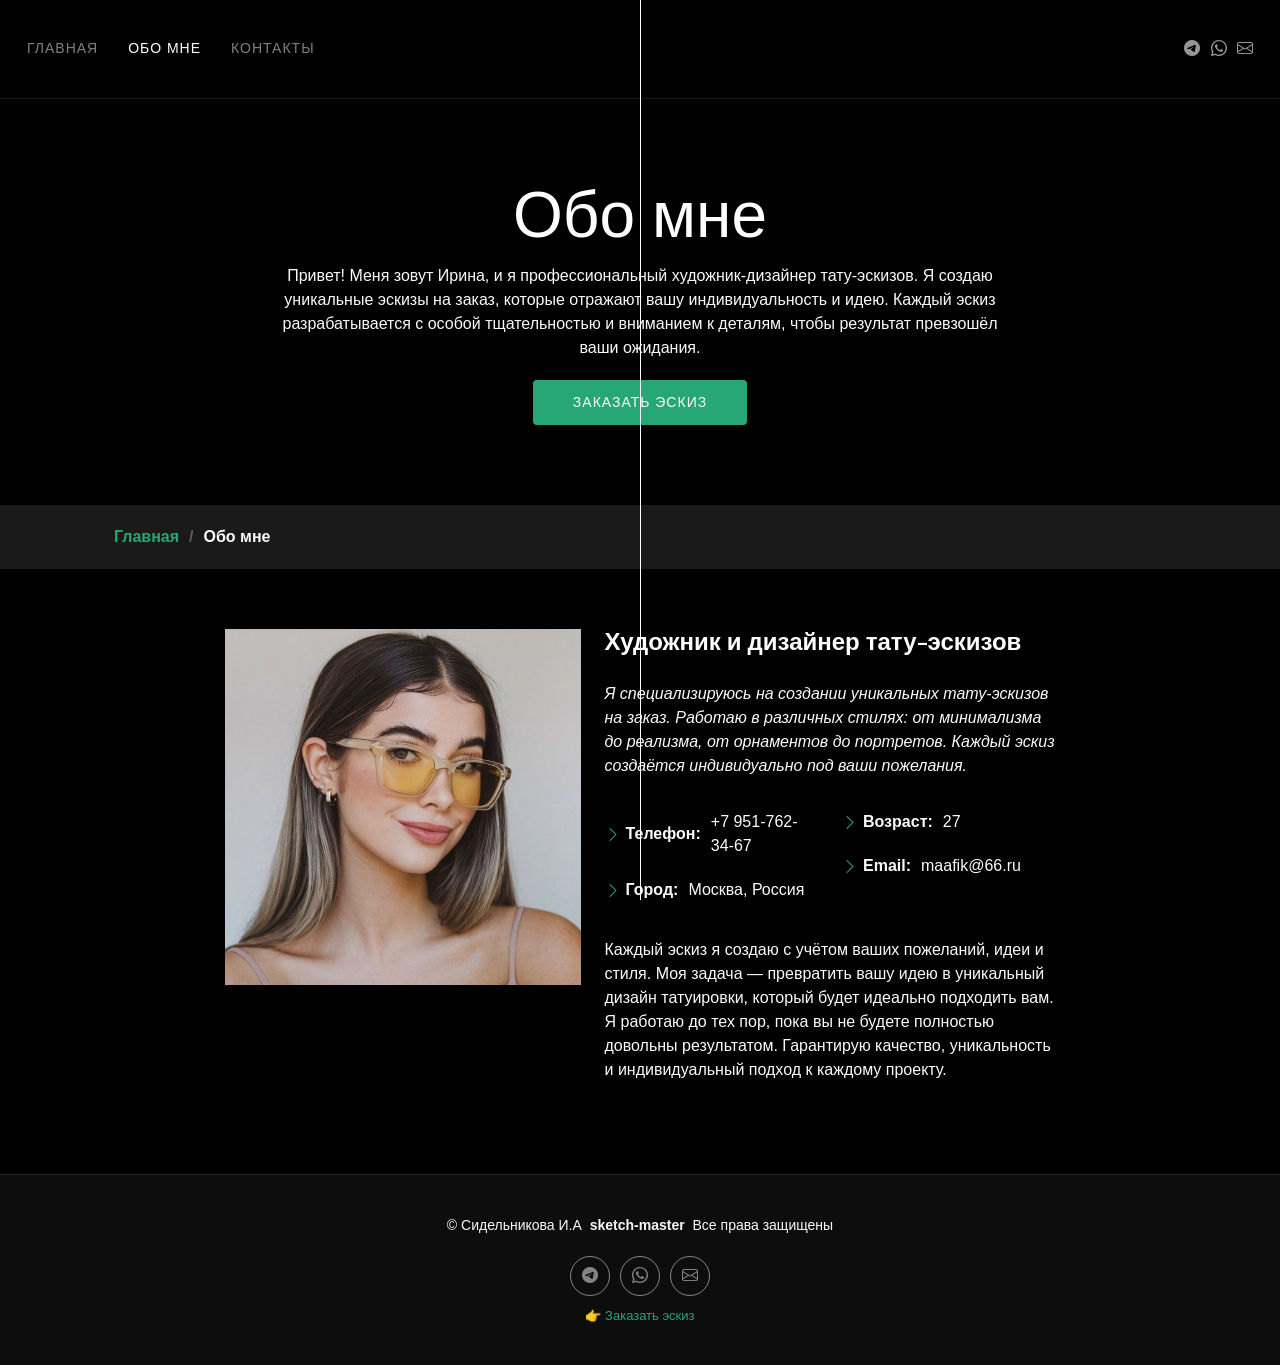
==== commit ff2cec32: "Update about.html" ====
--- a/about.html
+++ b/about.html
@@ -4,7 +4,7 @@
 <head>
   <meta charset="utf-8">
   <meta content="width=device-width, initial-scale=1.0" name="viewport">
-  <title>irina-sketch — Обо мне</title>
+  <title>sketch-master — Обо мне</title>
   <meta name="description" content="Обо мне - Ирина, художник и дизайнер тату-эскизов. Создаю уникальные дизайны на заказ с учётом ваших пожеланий.">
   <meta name="keywords" content="обо мне, художник тату, дизайнер эскизов, тату мастер, ирина, портфолио">
 
@@ -65,9 +65,9 @@
       
       <nav id="navmenu" class="navmenu">
         <ul>
-          <li><a href="https://irina-sketch.ru/">Главная<br></a></li>
-          <li><a href="https://irina-sketch.ru/about.html" class="active">Обо мне</a></li>
-          <li><a href="https://irina-sketch.ru/contact.html">Контакты</a></li>
+          <li><a href="https://sketch-master.ru/">Главная<br></a></li>
+          <li><a href="https://sketch-master.ru/about.html" class="active">Обо мне</a></li>
+          <li><a href="https://sketch-master.ru/contact.html">Контакты</a></li>
         </ul>
         <i class="mobile-nav-toggle d-xl-none bi bi-list"></i>
       </nav>
@@ -93,7 +93,7 @@
   Я создаю уникальные эскизы на заказ, которые отражают вашу индивидуальность и идею. 
   Каждый эскиз разрабатывается с особой тщательностью и вниманием к деталям, чтобы результат превзошёл ваши ожидания.</p>
 
-              <a href="https://irina-sketch.ru/contact.html" class="cta-btn">Заказать эскиз<br></a>
+              <a href="https://sketch-master.ru/contact.html" class="cta-btn">Заказать эскиз<br></a>
             </div>
           </div>
         </div>
@@ -101,7 +101,7 @@
       <nav class="breadcrumbs">
         <div class="container">
           <ol>
-            <li><a href="https://irina-sketch.ru/">Главная</a></li>
+            <li><a href="https://sketch-master.ru/">Главная</a></li>
             <li class="current">Обо мне</li>
           </ol>
         </div>
@@ -159,7 +159,7 @@
 
     <div class="container">
       <div class="copyright text-center ">
-        <p>© <span>Сидельникова И.А</span> <strong class="px-1 sitename">irina-sketch</strong> <span> Все права защищены</span></p>
+        <p>© <span>Сидельникова И.А</span> <strong class="px-1 sitename">sketch-master</strong> <span> Все права защищены</span></p>
       </div>
       <div class="social-links d-flex justify-content-center">
         <a href="#" onclick="showMessengerConfirmation('telegram'); return false;"><i class="bi bi-facebook"></i></a>
@@ -171,7 +171,7 @@
         <!-- You can delete the links only if you've purchased the pro version. -->
         <!-- Licensing information: https://bootstrapmade.com/license/ -->
         <!-- Purchase the pro version with working PHP/AJAX contact form: [buy-url] -->
-<a href="https://irina-sketch.ru/contact.html">👉 Заказать эскиз</a>
+<a href="https://sketch-master.ru/contact.html">👉 Заказать эскиз</a>
       </div>
     </div>
 
@@ -330,4 +330,4 @@
 
 </body>
 
-</html>+</html>
